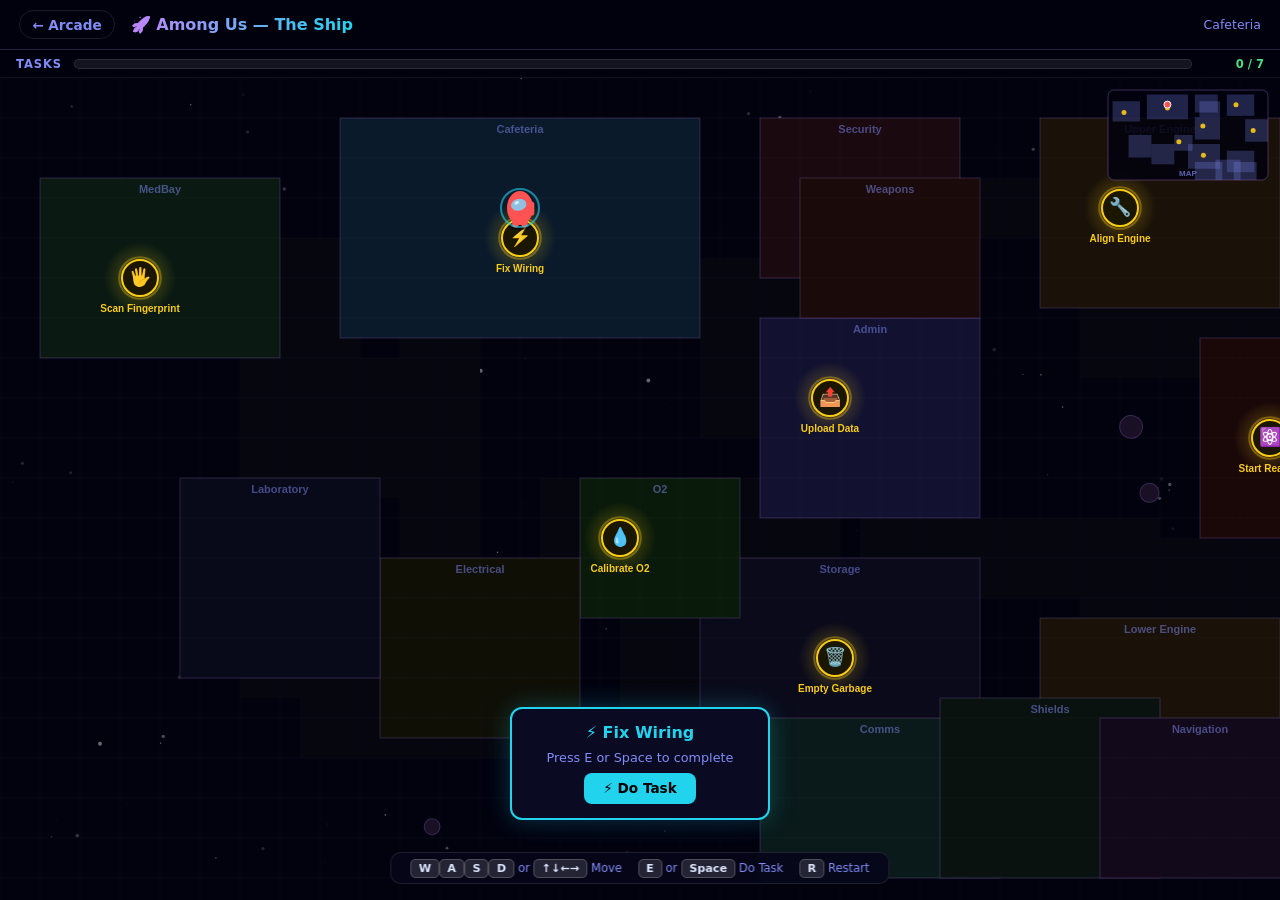
==== among-us.html @ a8069ce8 "feat: Add Among Us clone MVP - canvas game with rooms, tasks, minimap, win screen" ====
<!DOCTYPE html>
<html lang="en">
<head>
  <meta charset="UTF-8"/>
  <meta name="viewport" content="width=device-width,initial-scale=1.0"/>
  <title>Among Us — MightyMA Arcade</title>
  <link rel="icon" type="image/png" sizes="32x32" href="/favicon-32.png"/>
  <style>
    *,*::before,*::after{box-sizing:border-box;margin:0;padding:0}
    :root{--bg:#02020f;--surface:#06061a;--card:#0a0a22;--accent1:#c084fc;--accent2:#22d3ee;--accent3:#f87171;--accent4:#4ade80;--text:#dde6ff;--muted:#818cf8;}
    html,body{width:100%;height:100%;overflow:hidden;background:var(--bg);color:var(--text);font-family:'Segoe UI',system-ui,sans-serif}
    @keyframes twinkle{0%,100%{opacity:.3}50%{opacity:.9}}
    @keyframes pulse-task{0%,100%{box-shadow:0 0 0 0 rgba(250,204,21,.4)}50%{box-shadow:0 0 0 8px rgba(250,204,21,0)}}
    @keyframes slide-in{from{transform:translateX(-100%)}to{transform:translateX(0)}}
    @keyframes flash-win{0%,100%{background:var(--bg)}50%{background:rgba(74,222,128,.15)}}
    #topbar{position:fixed;top:0;left:0;right:0;height:50px;background:rgba(2,2,15,.92);backdrop-filter:blur(8px);border-bottom:1px solid rgba(192,132,252,.2);display:flex;align-items:center;padding:0 1.2rem;gap:1rem;z-index:100}
    .tb-back{text-decoration:none;color:var(--muted);font-size:.85rem;font-weight:700;display:flex;align-items:center;gap:.35rem;padding:.35rem .75rem;border-radius:999px;border:1px solid rgba(255,255,255,.1);transition:all .2s}
    .tb-back:hover{color:#fff;border-color:var(--accent1)}
    .tb-title{font-size:1rem;font-weight:900;background:linear-gradient(90deg,var(--accent1),var(--accent2));-webkit-background-clip:text;-webkit-text-fill-color:transparent;background-clip:text}
    .tb-spacer{flex:1}
    .tb-info{font-size:.78rem;color:var(--muted)}
    #taskbar{position:fixed;top:50px;left:0;right:0;height:28px;background:rgba(2,2,15,.88);border-bottom:1px solid rgba(255,255,255,.06);display:flex;align-items:center;padding:0 1rem;gap:.75rem;z-index:100}
    .tb-label{font-size:.72rem;font-weight:700;color:var(--muted);text-transform:uppercase;letter-spacing:.08em;white-space:nowrap}
    .task-bar-outer{flex:1;height:10px;background:rgba(255,255,255,.08);border-radius:999px;overflow:hidden;border:1px solid rgba(255,255,255,.1)}
    .task-bar-inner{height:100%;border-radius:999px;background:linear-gradient(90deg,var(--accent4),var(--accent2));transition:width .4s ease;width:0%}
    .task-count{font-size:.72rem;font-weight:700;color:var(--accent4);white-space:nowrap;min-width:60px;text-align:right}
    #gameCanvas{display:block;position:fixed;top:78px;left:0;right:0;bottom:0;cursor:none}
    #controlsHint{position:fixed;bottom:1rem;left:50%;transform:translateX(-50%);background:rgba(6,6,26,.88);border:1px solid rgba(255,255,255,.1);border-radius:10px;padding:.5rem 1.2rem;font-size:.72rem;color:var(--muted);display:flex;align-items:center;gap:1rem;z-index:100;backdrop-filter:blur(6px);white-space:nowrap;pointer-events:none}
    .ctrl-key{background:rgba(255,255,255,.12);border:1px solid rgba(255,255,255,.2);border-radius:5px;padding:.15rem .45rem;font-weight:700;color:var(--text);font-size:.7rem}
    #winOverlay{position:fixed;inset:0;background:rgba(2,2,15,.85);backdrop-filter:blur(8px);display:none;flex-direction:column;align-items:center;justify-content:center;gap:1.2rem;z-index:200}
    #winOverlay.show{display:flex}
    .win-icon{font-size:5rem}
    .win-title{font-size:2.5rem;font-weight:900;background:linear-gradient(90deg,var(--accent4),var(--accent2));-webkit-background-clip:text;-webkit-text-fill-color:transparent;background-clip:text}
    .win-sub{font-size:1rem;color:var(--muted);text-align:center;max-width:400px;line-height:1.6}
    .win-btn{display:inline-flex;align-items:center;gap:.45rem;padding:.7rem 1.8rem;background:linear-gradient(90deg,var(--accent4),var(--accent2));color:#000;font-weight:800;font-size:.95rem;border:none;border-radius:999px;cursor:pointer;font-family:inherit;transition:all .2s;margin-top:.5rem}
    .win-btn:hover{transform:scale(1.05)}
    .win-home{display:inline-flex;align-items:center;gap:.35rem;padding:.55rem 1.4rem;background:transparent;border:2px solid rgba(255,255,255,.2);color:var(--muted);font-weight:700;font-size:.9rem;border-radius:999px;cursor:pointer;font-family:inherit;transition:all .2s}
    .win-home:hover{border-color:var(--accent1);color:#fff}
    #taskPopup{position:fixed;bottom:5rem;left:50%;transform:translateX(-50%);background:var(--card);border:2px solid var(--accent2);border-radius:12px;padding:.9rem 1.4rem;display:none;flex-direction:column;gap:.5rem;align-items:center;z-index:150;min-width:260px;box-shadow:0 0 24px rgba(34,211,238,.25)}
    #taskPopup.show{display:flex}
    .tp-name{font-size:1rem;font-weight:800;color:var(--accent2)}
    .tp-hint{font-size:.8rem;color:var(--muted)}
    .tp-btn{background:var(--accent2);color:#000;border:none;border-radius:8px;font-size:.85rem;font-weight:800;padding:.45rem 1.2rem;cursor:pointer;font-family:inherit;transition:all .2s}
    .tp-btn:hover{background:#5eead4}
  </style>
</head>
<body>
<div id="topbar">
  <a class="tb-back" href="index.html">← Arcade</a>
  <div class="tb-title">🚀 Among Us — The Ship</div>
  <div class="tb-spacer"></div>
  <div class="tb-info" id="roomName">Cafeteria</div>
</div>
<div id="taskbar">
  <div class="tb-label">Tasks</div>
  <div class="task-bar-outer"><div class="task-bar-inner" id="taskBarInner"></div></div>
  <div class="task-count" id="taskCountEl">0 / 7</div>
</div>
<canvas id="gameCanvas"></canvas>
<div id="controlsHint">
  <span><span class="ctrl-key">W</span><span class="ctrl-key">A</span><span class="ctrl-key">S</span><span class="ctrl-key">D</span> or <span class="ctrl-key">↑↓←→</span> Move</span>
  <span><span class="ctrl-key">E</span> or <span class="ctrl-key">Space</span> Do Task</span>
  <span><span class="ctrl-key">R</span> Restart</span>
</div>
<div id="taskPopup">
  <div class="tp-name" id="tpName">Fix Wiring</div>
  <div class="tp-hint">Press E or Space to complete</div>
  <button class="tp-btn" onclick="doTask()">⚡ Do Task</button>
</div>
<div id="winOverlay">
  <div class="win-icon">✅</div>
  <div class="win-title">All Tasks Complete!</div>
  <div class="win-sub">The ship is safe! The crewmates win. No impostor could stop you.</div>
  <div style="display:flex;gap:.75rem;flex-wrap:wrap;justify-content:center">
    <button class="win-btn" onclick="restartGame()">🔄 Play Again</button>
    <button class="win-home" onclick="window.location.href='index.html'">🏠 Back to Arcade</button>
  </div>
</div>
<script>
const PLAYER_SPEED=2.8,PLAYER_RADIUS=13,TASK_RADIUS=18,TOTAL_TASKS=7,MAP_W=1400,MAP_H=800;
const ROOMS=[{name:'Cafeteria',x:340,y:40,w:360,h:220,color:'#0a1a2a'},{name:'MedBay',x:40,y:100,w:240,h:180,color:'#0a1a12'},{name:'Security',x:760,y:40,w:200,h:160,color:'#1a0a10'},{name:'Upper Engine',x:1040,y:40,w:240,h:190,color:'#1a1208'},{name:'Reactor',x:1200,y:260,w:200,h:200,color:'#1a0808'},{name:'Lower Engine',x:1040,y:540,w:240,h:190,color:'#1a1208'},{name:'Storage',x:700,y:480,w:280,h:220,color:'#0a0a1a'},{name:'Admin',x:760,y:240,w:220,h:200,color:'#121230'},{name:'Comms',x:760,y:640,w:240,h:160,color:'#0a1a1a'},{name:'Shields',x:940,y:620,w:220,h:180,color:'#0a1210'},{name:'Navigation',x:1100,y:640,w:200,h:160,color:'#120a1a'},{name:'Weapons',x:800,y:100,w:180,h:140,color:'#1a0a0a'},{name:'O2',x:580,y:400,w:160,h:140,color:'#0a1a0a'},{name:'Electrical',x:380,y:480,w:200,h:180,color:'#0f0f06'},{name:'Laboratory',x:180,y:400,w:200,h:200,color:'#080a1a'}];
const HALLS=[{x:400,y:260,w:80,h:220},{x:580,y:200,w:180,h:60},{x:700,y:180,w:120,h:180},{x:540,y:400,w:220,h:80},{x:280,y:160,w:120,h:80},{x:240,y:160,w:120,h:260},{x:280,y:280,w:120,h:140},{x:880,y:100,w:160,h:60},{x:940,y:100,w:160,h:60},{x:1080,y:200,w:200,h:100},{x:1200,y:200,w:80,h:300},{x:1080,y:460,w:200,h:120},{x:860,y:440,w:300,h:80},{x:860,y:520,w:100,h:160},{x:760,y:440,w:80,h:80},{x:300,y:580,w:100,h:100},{x:380,y:600,w:60,h:80},{x:440,y:540,w:80,h:140},{x:240,y:540,w:160,h:80},{x:620,y:540,w:100,h:160},{x:980,y:640,w:140,h:80},{x:1080,y:700,w:100,h:60}];
const PASSABLE=[...ROOMS,...HALLS];
let TASKS=[{name:'Fix Wiring',x:520,y:160,room:'Cafeteria',completed:false,emoji:'⚡'},{name:'Upload Data',x:830,y:320,room:'Admin',completed:false,emoji:'📤'},{name:'Scan Fingerprint',x:140,y:200,room:'MedBay',completed:false,emoji:'🖐️'},{name:'Empty Garbage',x:835,y:580,room:'Storage',completed:false,emoji:'🗑️'},{name:'Start Reactor',x:1270,y:360,room:'Reactor',completed:false,emoji:'⚛️'},{name:'Align Engine',x:1120,y:130,room:'Upper Engine',completed:false,emoji:'🔧'},{name:'Calibrate O2',x:620,y:460,room:'O2',completed:false,emoji:'💧'}];
const STARS=Array.from({length:200},()=>({x:Math.random()*MAP_W,y:Math.random()*MAP_H,r:Math.random()*1.5+0.5,alpha:Math.random()*0.5+0.1,ts:Math.random()*0.02+0.005,to:Math.random()*Math.PI*2}));
const ASTEROIDS=Array.from({length:8},()=>({x:Math.random()*MAP_W,y:Math.random()*MAP_H,r:Math.random()*8+4,vx:(Math.random()-.5)*.3,vy:(Math.random()-.5)*.3,rot:Math.random()*Math.PI*2,rs:(Math.random()-.5)*.01}));
let player={x:520,y:130,color:'#ff5252',visorColor:'#7dd3fc',speed:PLAYER_SPEED,r:PLAYER_RADIUS,facingRight:true};
const KEYS={};
document.addEventListener('keydown',e=>{KEYS[e.key.toLowerCase()]=true;if((e.key==='e'||e.key===' ')&&nearTask){e.preventDefault();doTask();}if(e.key==='r'||e.key==='R')restartGame();});
document.addEventListener('keyup',e=>{KEYS[e.key.toLowerCase()]=false;});
const canvas=document.getElementById('gameCanvas');
const ctx=canvas.getContext('2d');
let camX=0,camY=0,nearTask=null,gameWon=false,tasksDone=0,frameCount=0;
function resize(){canvas.width=window.innerWidth;canvas.height=window.innerHeight-78;}
window.addEventListener('resize',resize);resize();
function isPassable(x,y){for(const a of PASSABLE){if(x>=a.x+PLAYER_RADIUS&&x<=a.x+a.w-PLAYER_RADIUS&&y>=a.y+PLAYER_RADIUS&&y<=a.y+a.h-PLAYER_RADIUS)return true;}return false;}
function getRoomName(x,y){for(const r of ROOMS){if(x>=r.x&&x<=r.x+r.w&&y>=r.y&&y<=r.y+r.h)return r.name;}return 'Hallway';}
function update(){
  if(gameWon)return;frameCount++;
  for(const a of ASTEROIDS){a.x+=a.vx;a.y+=a.vy;a.rot+=a.rs;if(a.x<-50)a.x=MAP_W+50;if(a.x>MAP_W+50)a.x=-50;if(a.y<-50)a.y=MAP_H+50;if(a.y>MAP_H+50)a.y=-50;}
  let dx=0,dy=0;
  if(KEYS['arrowleft']||KEYS['a'])dx-=player.speed;
  if(KEYS['arrowright']||KEYS['d'])dx+=player.speed;
  if(KEYS['arrowup']||KEYS['w'])dy-=player.speed;
  if(KEYS['arrowdown']||KEYS['s'])dy+=player.speed;
  if(dx&&dy){dx*=0.707;dy*=0.707;}
  if(dx>0)player.facingRight=true;if(dx<0)player.facingRight=false;
  if(isPassable(player.x+dx,player.y))player.x+=dx;
  if(isPassable(player.x,player.y+dy))player.y+=dy;
  player.x=Math.max(0,Math.min(MAP_W,player.x));player.y=Math.max(0,Math.min(MAP_H,player.y));
  camX=Math.max(0,Math.min(MAP_W-canvas.width,player.x-canvas.width/2));
  camY=Math.max(0,Math.min(MAP_H-canvas.height,player.y-canvas.height/2));
  nearTask=null;
  for(const t of TASKS){if(t.completed)continue;if(Math.hypot(player.x-t.x,player.y-t.y)<TASK_RADIUS+PLAYER_RADIUS+12){nearTask=t;break;}}
  document.getElementById('roomName').textContent=getRoomName(player.x,player.y);
  const popup=document.getElementById('taskPopup');
  if(nearTask){document.getElementById('tpName').textContent=nearTask.emoji+' '+nearTask.name;popup.classList.add('show');}
  else{popup.classList.remove('show');}
}
function drawCrewed(x,y,color,visorColor,facingRight,r){
  ctx.save();ctx.translate(x,y);if(!facingRight)ctx.scale(-1,1);
  ctx.beginPath();ctx.ellipse(0,0,r,r*1.3,0,0,Math.PI*2);ctx.fillStyle=color;ctx.fill();
  ctx.beginPath();ctx.roundRect(r*.5,-r*.5,r*.6,r*1.1,[3]);ctx.fillStyle=color;ctx.fill();
  ctx.beginPath();ctx.ellipse(-r*.1,-r*.25,r*.6,r*.45,-0.2,0,Math.PI*2);ctx.fillStyle=visorColor;ctx.globalAlpha=0.85;ctx.fill();ctx.globalAlpha=1;
  ctx.beginPath();ctx.ellipse(-r*.25,-r*.4,r*.18,r*.12,-0.3,0,Math.PI*2);ctx.fillStyle='rgba(255,255,255,0.7)';ctx.fill();
  ctx.fillStyle=color;
  ctx.beginPath();ctx.roundRect(-r*.6,r*.9,r*.5,r*.6,[3]);ctx.fill();
  ctx.beginPath();ctx.roundRect(r*.1,r*.9,r*.5,r*.6,[3]);ctx.fill();
  ctx.restore();
}
function drawTask(t){
  const sx=t.x-camX,sy=t.y-camY;
  if(sx<-50||sx>canvas.width+50||sy<-50||sy>canvas.height+50)return;
  const g=ctx.createRadialGradient(sx,sy,0,sx,sy,TASK_RADIUS*2);
  g.addColorStop(0,'rgba(250,204,21,0.35)');g.addColorStop(1,'rgba(250,204,21,0)');
  ctx.beginPath();ctx.arc(sx,sy,TASK_RADIUS*2,0,Math.PI*2);ctx.fillStyle=g;ctx.fill();
  const p=0.6+0.4*Math.sin(frameCount*0.05);
  ctx.beginPath();ctx.arc(sx,sy,TASK_RADIUS*p+TASK_RADIUS*.3,0,Math.PI*2);ctx.strokeStyle=`rgba(250,204,21,${0.4*p})`;ctx.lineWidth=2;ctx.stroke();
  ctx.beginPath();ctx.arc(sx,sy,TASK_RADIUS,0,Math.PI*2);ctx.fillStyle='#1a1600';ctx.fill();ctx.strokeStyle='#facc15';ctx.lineWidth=2;ctx.stroke();
  ctx.font=`${TASK_RADIUS}px serif`;ctx.textAlign='center';ctx.textBaseline='middle';ctx.fillText(t.emoji,sx,sy);
  ctx.font='bold 10px Segoe UI,sans-serif';ctx.fillStyle='#facc15';ctx.textAlign='center';ctx.fillText(t.name,sx,sy+TASK_RADIUS+13);
}
function draw(){
  ctx.fillStyle='#02020f';ctx.fillRect(0,0,canvas.width,canvas.height);
  for(const s of STARS){
    const sx=s.x-camX,sy=s.y-camY;
    if(sx<0||sx>canvas.width||sy<0||sy>canvas.height)continue;
    const tw=s.alpha*(0.5+0.5*Math.sin(frameCount*s.ts+s.to));
    ctx.globalAlpha=tw;ctx.beginPath();ctx.arc(sx,sy,s.r,0,Math.PI*2);ctx.fillStyle='#ffffff';ctx.fill();ctx.globalAlpha=1;
  }
  for(const a of ASTEROIDS){
    const sx=a.x-camX,sy=a.y-camY;
    ctx.save();ctx.translate(sx,sy);ctx.rotate(a.rot);
    ctx.beginPath();ctx.arc(0,0,a.r,0,Math.PI*2);ctx.fillStyle='#1a1025';ctx.strokeStyle='rgba(192,132,252,0.25)';ctx.lineWidth=1;ctx.fill();ctx.stroke();
    ctx.restore();
  }
  for(const h of HALLS){ctx.fillStyle='#06060f';ctx.fillRect(h.x-camX,h.y-camY,h.w,h.h);}
  for(const r of ROOMS){
    const sx=r.x-camX,sy=r.y-camY;
    ctx.fillStyle=r.color||'#0a0a1a';ctx.fillRect(sx,sy,r.w,r.h);
    ctx.strokeStyle='rgba(192,132,252,0.2)';ctx.lineWidth=1;ctx.strokeRect(sx,sy,r.w,r.h);
    ctx.font='bold 11px Segoe UI,sans-serif';ctx.fillStyle='rgba(129,140,248,0.5)';ctx.textAlign='center';ctx.textBaseline='top';ctx.fillText(r.name,sx+r.w/2,sy+6);
  }
  ctx.globalAlpha=0.06;ctx.strokeStyle='#818cf8';ctx.lineWidth=0.5;
  const gs=40;
  for(let gx=Math.floor(camX/gs)*gs;gx<camX+canvas.width;gx+=gs){ctx.beginPath();ctx.moveTo(gx-camX,0);ctx.lineTo(gx-camX,canvas.height);ctx.stroke();}
  for(let gy=Math.floor(camY/gs)*gs;gy<camY+canvas.height;gy+=gs){ctx.beginPath();ctx.moveTo(0,gy-camY);ctx.lineTo(canvas.width,gy-camY);ctx.stroke();}
  ctx.globalAlpha=1;
  for(const t of TASKS){
    if(!t.completed){drawTask(t);continue;}
    const sx=t.x-camX,sy=t.y-camY;
    if(sx<-30||sx>canvas.width+30||sy<-30||sy>canvas.height+30)continue;
    ctx.beginPath();ctx.arc(sx,sy,TASK_RADIUS,0,Math.PI*2);ctx.fillStyle='rgba(74,222,128,0.15)';ctx.fill();
    ctx.strokeStyle='rgba(74,222,128,0.5)';ctx.lineWidth=1.5;ctx.stroke();
    ctx.font=`${TASK_RADIUS}px serif`;ctx.textAlign='center';ctx.textBaseline='middle';ctx.globalAlpha=0.5;ctx.fillText('✅',sx,sy);ctx.globalAlpha=1;
  }
  const px=player.x-camX,py=player.y-camY;
  ctx.beginPath();ctx.ellipse(px,py+player.r*1.4,player.r*.9,player.r*.3,0,0,Math.PI*2);ctx.fillStyle='rgba(0,0,0,0.5)';ctx.fill();
  drawCrewed(px,py,player.color,player.visorColor,player.facingRight,player.r);
  if(nearTask){ctx.beginPath();ctx.arc(px,py,player.r+6,0,Math.PI*2);ctx.strokeStyle='rgba(34,211,238,0.6)';ctx.lineWidth=2;ctx.stroke();}
  // Minimap
  const mmW=160,mmH=90,mmX=canvas.width-mmW-12,mmY=12,scX=mmW/MAP_W,scY=mmH/MAP_H;
  ctx.fillStyle='rgba(2,2,15,0.85)';ctx.beginPath();ctx.roundRect(mmX,mmY,mmW,mmH,[6]);ctx.fill();
  ctx.strokeStyle='rgba(192,132,252,0.3)';ctx.lineWidth=1;ctx.stroke();
  for(const r of ROOMS){ctx.fillStyle='rgba(129,140,248,0.25)';ctx.fillRect(mmX+r.x*scX,mmY+r.y*scY,r.w*scX,r.h*scY);}
  for(const t of TASKS){ctx.beginPath();ctx.arc(mmX+t.x*scX,mmY+t.y*scY,2.5,0,Math.PI*2);ctx.fillStyle=t.completed?'rgba(74,222,128,0.8)':'rgba(250,204,21,0.9)';ctx.fill();}
  ctx.beginPath();ctx.arc(mmX+player.x*scX,mmY+player.y*scY,3.5,0,Math.PI*2);ctx.fillStyle=player.color;ctx.fill();
  ctx.strokeStyle='#fff';ctx.lineWidth=1;ctx.stroke();
  ctx.font='bold 8px Segoe UI,sans-serif';ctx.fillStyle='rgba(129,140,248,0.7)';ctx.textAlign='center';ctx.textBaseline='bottom';ctx.fillText('MAP',mmX+mmW/2,mmY+mmH-2);
}
function doTask(){
  if(!nearTask||nearTask.completed)return;
  nearTask.completed=true;tasksDone++;nearTask=null;
  document.getElementById('taskPopup').classList.remove('show');
  const pct=(tasksDone/TOTAL_TASKS)*100;
  document.getElementById('taskBarInner').style.width=pct+'%';
  document.getElementById('taskCountEl').textContent=tasksDone+' / '+TOTAL_TASKS;
  if(tasksDone>=TOTAL_TASKS){gameWon=true;setTimeout(()=>document.getElementById('winOverlay').classList.add('show'),400);}
}
function restartGame(){
  gameWon=false;tasksDone=0;
  TASKS.forEach(t=>t.completed=false);
  player.x=520;player.y=130;
  document.getElementById('taskBarInner').style.width='0%';
  document.getElementById('taskCountEl').textContent='0 / '+TOTAL_TASKS;
  document.getElementById('winOverlay').classList.remove('show');
}
function loop(){update();draw();requestAnimationFrame(loop);}
loop();
</script>
</body>
</html>
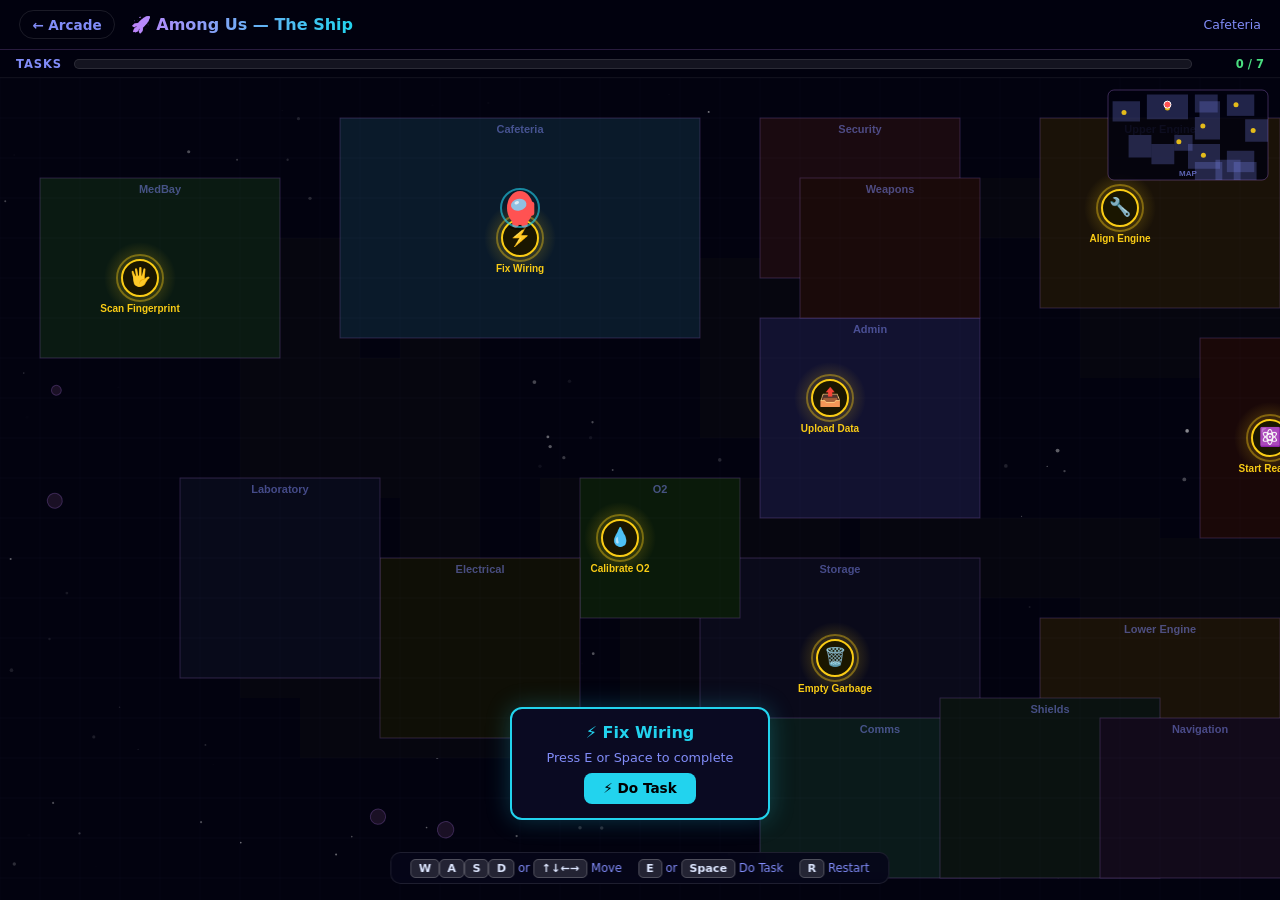
==== commit 68687618: "Fix: Feeling Lucky button, Deadshot.io URL, Among Us roundRect crash - feelingLucky(): switch from c" ====
--- a/among-us.html
+++ b/among-us.html
@@ -77,6 +77,24 @@
   </div>
 </div>
 <script>
+// FIX: roundRect polyfill for browsers that don't support it natively
+if(!CanvasRenderingContext2D.prototype.roundRect){
+  CanvasRenderingContext2D.prototype.roundRect=function(x,y,w,h,r){
+    var radius=Array.isArray(r)?r[0]:(r||0);
+    this.beginPath();
+    this.moveTo(x+radius,y);
+    this.lineTo(x+w-radius,y);
+    this.quadraticCurveTo(x+w,y,x+w,y+radius);
+    this.lineTo(x+w,y+h-radius);
+    this.quadraticCurveTo(x+w,y+h,x+w-radius,y+h);
+    this.lineTo(x+radius,y+h);
+    this.quadraticCurveTo(x,y+h,x,y+h-radius);
+    this.lineTo(x,y+radius);
+    this.quadraticCurveTo(x,y,x+radius,y);
+    this.closePath();
+    return this;
+  };
+}
 const PLAYER_SPEED=2.8,PLAYER_RADIUS=13,TASK_RADIUS=18,TOTAL_TASKS=7,MAP_W=1400,MAP_H=800;
 const ROOMS=[{name:'Cafeteria',x:340,y:40,w:360,h:220,color:'#0a1a2a'},{name:'MedBay',x:40,y:100,w:240,h:180,color:'#0a1a12'},{name:'Security',x:760,y:40,w:200,h:160,color:'#1a0a10'},{name:'Upper Engine',x:1040,y:40,w:240,h:190,color:'#1a1208'},{name:'Reactor',x:1200,y:260,w:200,h:200,color:'#1a0808'},{name:'Lower Engine',x:1040,y:540,w:240,h:190,color:'#1a1208'},{name:'Storage',x:700,y:480,w:280,h:220,color:'#0a0a1a'},{name:'Admin',x:760,y:240,w:220,h:200,color:'#121230'},{name:'Comms',x:760,y:640,w:240,h:160,color:'#0a1a1a'},{name:'Shields',x:940,y:620,w:220,h:180,color:'#0a1210'},{name:'Navigation',x:1100,y:640,w:200,h:160,color:'#120a1a'},{name:'Weapons',x:800,y:100,w:180,h:140,color:'#1a0a0a'},{name:'O2',x:580,y:400,w:160,h:140,color:'#0a1a0a'},{name:'Electrical',x:380,y:480,w:200,h:180,color:'#0f0f06'},{name:'Laboratory',x:180,y:400,w:200,h:200,color:'#080a1a'}];
 const HALLS=[{x:400,y:260,w:80,h:220},{x:580,y:200,w:180,h:60},{x:700,y:180,w:120,h:180},{x:540,y:400,w:220,h:80},{x:280,y:160,w:120,h:80},{x:240,y:160,w:120,h:260},{x:280,y:280,w:120,h:140},{x:880,y:100,w:160,h:60},{x:940,y:100,w:160,h:60},{x:1080,y:200,w:200,h:100},{x:1200,y:200,w:80,h:300},{x:1080,y:460,w:200,h:120},{x:860,y:440,w:300,h:80},{x:860,y:520,w:100,h:160},{x:760,y:440,w:80,h:80},{x:300,y:580,w:100,h:100},{x:380,y:600,w:60,h:80},{x:440,y:540,w:80,h:140},{x:240,y:540,w:160,h:80},{x:620,y:540,w:100,h:160},{x:980,y:640,w:140,h:80},{x:1080,y:700,w:100,h:60}];
